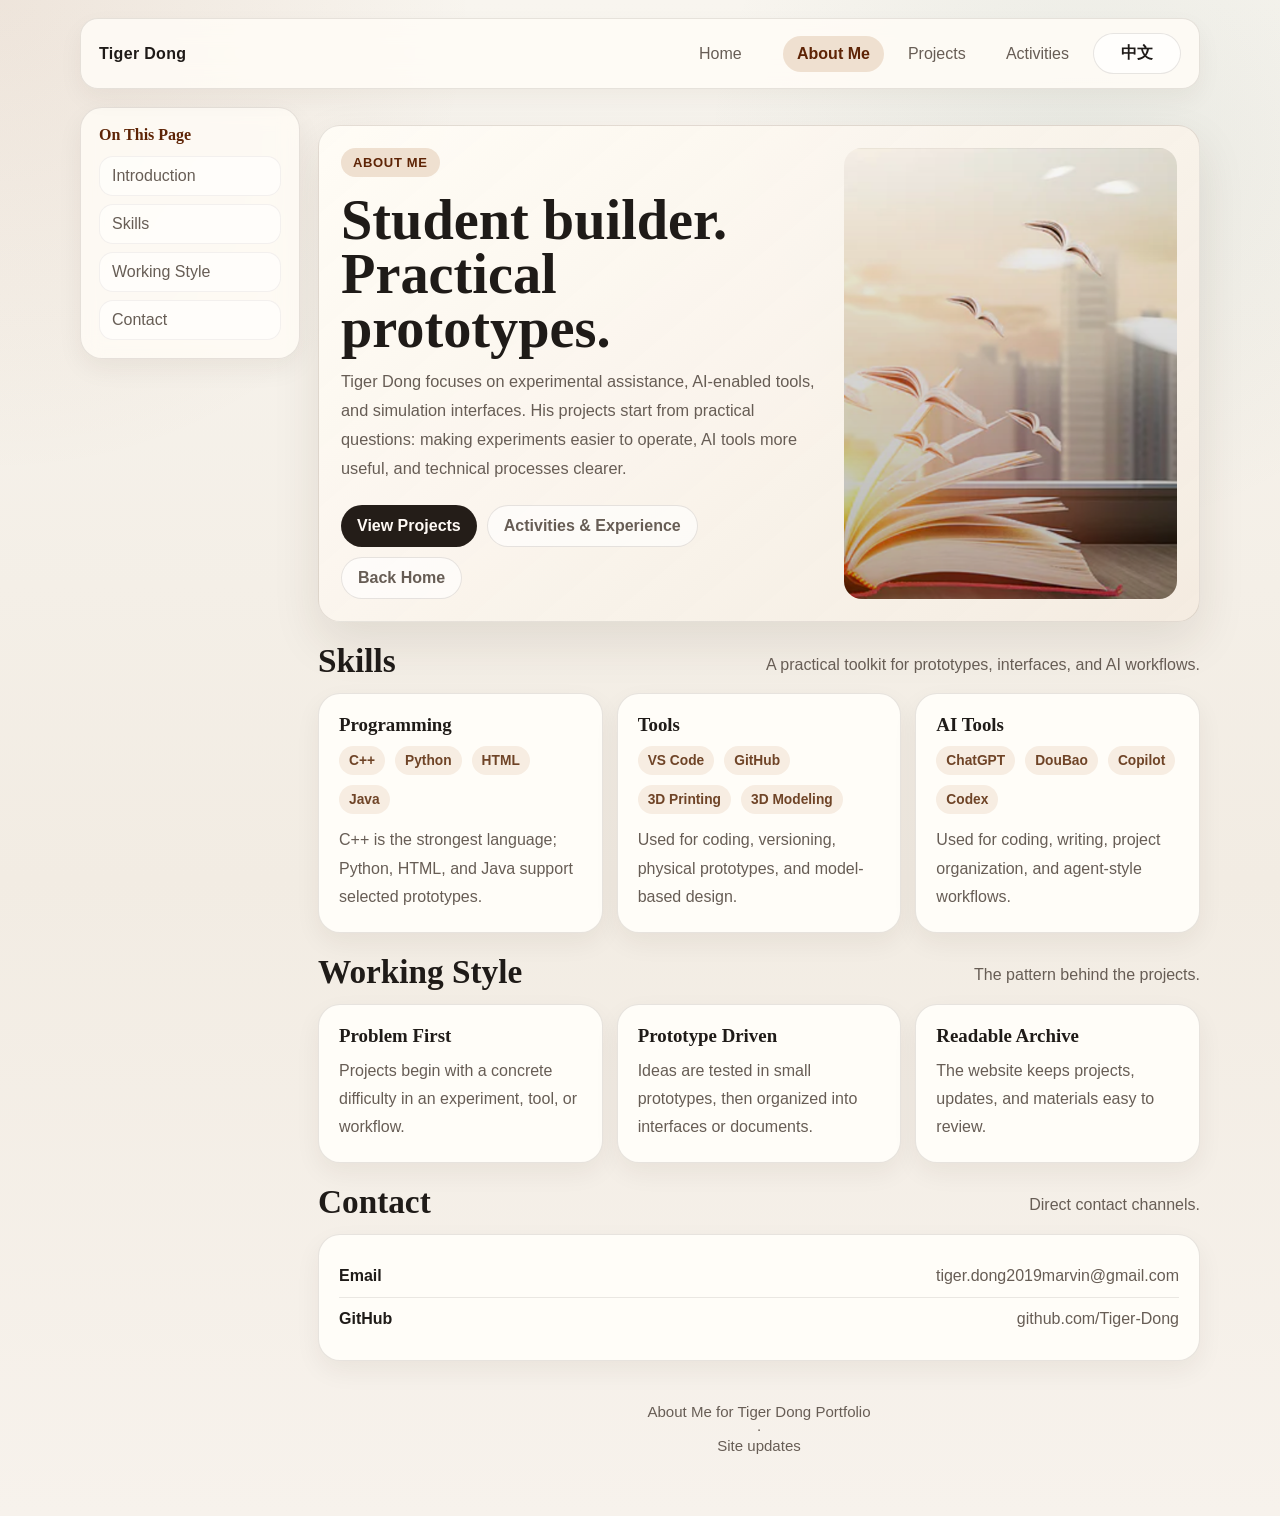
==== about.html @ 42e3b166 "Publish cleaned bilingual portfolio" ====
<!DOCTYPE html>
<html lang="en">
<head>
  <meta charset="UTF-8">
  <meta name="viewport" content="width=device-width, initial-scale=1.0">
  <meta name="description" content="Personal introduction for Tiger Dong.">
  <title>Tiger Dong | About Me</title>
  <link rel="stylesheet" href="assets/style.css">
  <meta name="theme-color" content="#8a3f12">
  <link rel="canonical" href="https://tiger-dong.github.io/personal_webpage_TD/about.html">
  <meta property="og:type" content="profile">
  <meta property="og:title" content="About Tiger Dong">
  <meta property="og:description" content="Student developer focused on embedded systems, applied AI, and scientific computing.">
  <meta property="og:url" content="https://tiger-dong.github.io/personal_webpage_TD/about.html">
  <meta name="twitter:card" content="summary">
  <link rel="icon" href="assets/favicon.svg" type="image/svg+xml">
</head>
<body class="locale-en">
  <div class="wrap">
    <header class="topbar">
      <a class="brand" href="index.html">Tiger Dong</a>
      <div class="topbar-actions">
        <nav class="nav" aria-label="Main navigation">
          <a href="index.html"><span class="lang-en">Home</span><span class="lang-zh">主页</span></a>
          <a class="active" href="about.html"><span class="lang-en">About Me</span><span class="lang-zh">个人介绍</span></a>
          <a href="project_interface.html"><span class="lang-en">Projects</span><span class="lang-zh">项目</span></a>
          <a href="activities.html"><span class="lang-en">Activities</span><span class="lang-zh">活动经历</span></a>
        </nav>
        <button class="lang-toggle" type="button" data-lang-toggle>中文</button>
      </div>
    </header>

    <div class="page-layout">
      <aside class="sidebar">
        <h3><span class="lang-en">On This Page</span><span class="lang-zh">当前页面</span></h3>
        <nav class="sidebar-nav">
          <a href="#intro"><span class="lang-en">Introduction</span><span class="lang-zh">个人介绍</span></a>
          <a href="#skills"><span class="lang-en">Skills</span><span class="lang-zh">技能</span></a>
          <a href="#working-style"><span class="lang-en">Working Style</span><span class="lang-zh">工作方式</span></a>
          <a href="#contact"><span class="lang-en">Contact</span><span class="lang-zh">联系</span></a>
        </nav>
      </aside>

      <main class="main-content">
        <section class="hero" id="intro">
          <div class="hero-copy">
            <span class="eyebrow"><span class="lang-en">ABOUT ME</span><span class="lang-zh">个人介绍</span></span>
            <h1><span class="lang-en">Student builder. Practical prototypes.</span><span class="lang-zh">关注实用技术原型的学生开发者。</span></h1>
            <p>
              <span class="lang-en">Tiger Dong focuses on experimental assistance, AI-enabled tools, and simulation interfaces. His projects start from practical questions: making experiments easier to operate, AI tools more useful, and technical processes clearer.</span>
              <span class="lang-zh">Tiger Dong 是一名关注实验辅助、AI 工具与仿真界面的学生开发者。他的工作常常从实际问题出发：如何让实验更容易操作，如何把 AI 变成真正可用的助手，以及如何通过界面让技术流程更清楚。</span>
            </p>
            <div class="actions">
              <a class="button primary" href="project_interface.html"><span class="lang-en">View Projects</span><span class="lang-zh">查看项目支撑</span></a>
              <a class="button secondary" href="activities.html"><span class="lang-en">Activities &amp; Experience</span><span class="lang-zh">活动与经历</span></a>
              <a class="button secondary" href="index.html"><span class="lang-en">Back Home</span><span class="lang-zh">返回主页</span></a>
            </div>
          </div>
          <div class="hero-visual" role="img" aria-label="Detailed introduction visual"></div>
        </section>

        <section class="section" id="skills">
          <div class="section-head">
            <h2><span class="lang-en">Skills</span><span class="lang-zh">技能</span></h2>
            <p><span class="lang-en">A practical toolkit for prototypes, interfaces, and AI workflows.</span><span class="lang-zh">面向原型、界面和 AI 辅助流程的实用技能组合。</span></p>
          </div>
          <div class="grid">
            <article class="card">
              <h3><span class="lang-en">Programming</span><span class="lang-zh">编程语言</span></h3>
              <div class="chips">
                <span class="chip">C++</span>
                <span class="chip">Python</span>
                <span class="chip">HTML</span>
                <span class="chip">Java</span>
              </div>
              <p style="margin-top: 12px;"><span class="lang-en">C++ is the strongest language; Python, HTML, and Java support selected prototypes.</span><span class="lang-zh">C++ 是目前最主要的编程语言；Python、HTML 和 Java 用于部分任务和原型实践。</span></p>
            </article>
            <article class="card">
              <h3><span class="lang-en">Tools</span><span class="lang-zh">工具与制作</span></h3>
              <div class="chips">
                <span class="chip">VS Code</span>
                <span class="chip">GitHub</span>
                <span class="chip">3D Printing</span>
                <span class="chip">3D Modeling</span>
              </div>
              <p style="margin-top: 12px;"><span class="lang-en">Used for coding, versioning, physical prototypes, and model-based design.</span><span class="lang-zh">这些工具支持代码编写、版本整理、实体原型制作和建模设计。</span></p>
            </article>
            <article class="card">
              <h3><span class="lang-en">AI Tools</span><span class="lang-zh">AI 工具</span></h3>
              <div class="chips">
                <span class="chip">ChatGPT</span>
                <span class="chip">DouBao</span>
                <span class="chip">Copilot</span>
                <span class="chip">Codex</span>
              </div>
              <p style="margin-top: 12px;"><span class="lang-en">Used for coding, writing, project organization, and agent-style workflows.</span><span class="lang-zh">AI 工具用于代码辅助、文字整理、项目组织，以及探索智能体式工作流程。</span></p>
            </article>
          </div>
        </section>

        <section class="section" id="working-style">
          <div class="section-head">
            <h2><span class="lang-en">Working Style</span><span class="lang-zh">工作方式</span></h2>
            <p><span class="lang-en">The pattern behind the projects.</span><span class="lang-zh">当前网站项目背后的共同工作方式。</span></p>
          </div>
          <div class="grid">
            <article class="card">
              <h3><span class="lang-en">Problem First</span><span class="lang-zh">问题优先</span></h3>
              <p><span class="lang-en">Projects begin with a concrete difficulty in an experiment, tool, or workflow.</span><span class="lang-zh">项目通常从实验、工具或流程中的具体困难开始。</span></p>
            </article>
            <article class="card">
              <h3><span class="lang-en">Prototype Driven</span><span class="lang-zh">原型驱动</span></h3>
              <p><span class="lang-en">Ideas are tested in small prototypes, then organized into interfaces or documents.</span><span class="lang-zh">先通过小型原型验证想法，再整理成更清晰的界面或文档。</span></p>
            </article>
            <article class="card">
              <h3><span class="lang-en">Readable Archive</span><span class="lang-zh">可读归档</span></h3>
              <p><span class="lang-en">The website keeps projects, updates, and materials easy to review.</span><span class="lang-zh">这个网站也是个人归档，用来更方便地回顾项目、更新和资料。</span></p>
            </article>
          </div>
        </section>

        <section class="section" id="contact">
          <div class="section-head">
            <h2><span class="lang-en">Contact</span><span class="lang-zh">联系方式</span></h2>
            <p><span class="lang-en">Direct contact channels.</span><span class="lang-zh">直接联系方式。</span></p>
          </div>
          <div class="contact-card">
            <div class="contact-row">
              <strong>Email</strong>
              <a href="mailto:tiger.dong2019marvin@gmail.com">tiger.dong2019marvin@gmail.com</a>
            </div>
            <div class="contact-row">
              <strong>GitHub</strong>
              <a href="https://github.com/Tiger-Dong" target="_blank" rel="noreferrer">github.com/Tiger-Dong</a>
            </div>
          </div>
        </section>

        <footer class="footer">
          <span class="lang-en">About Me for Tiger Dong Portfolio</span>
          <span class="lang-zh">Tiger Dong 作品集 个人介绍</span>
        <span class="footer-divider" aria-hidden="true">·</span><a class="footer-update" href="history_update.html"><span class="lang-en">Site updates</span><span class="lang-zh">网站更新</span></a></footer>
      </main>
    </div>
  </div>
  <script src="assets/script.js"></script>
</body>
</html>
---- assets/style.css ----
:root {
  --surface: rgba(255, 252, 246, 0.94);
  --surface-strong: #fffdf8;
  --surface-tint: rgba(244, 235, 224, 0.78);
  --ink: #1f1b18;
  --muted: #675d55;
  --line: rgba(56, 44, 35, 0.12);
  --accent: #8a3f12;
  --accent-soft: #efe0d0;
  --accent-deep: #5e2406;
  --accent-dark: #241d18;
  --green: #3e6f61;
  --gold: #c59b4a;
  --shadow: 0 20px 48px rgba(55, 38, 24, 0.10);
  --shadow-soft: 0 10px 26px rgba(55, 38, 24, 0.06);
  --radius: 22px;
  --max: 1120px;
}

* {
  box-sizing: border-box;
}

html {
  scroll-behavior: smooth;
  scroll-padding-top: var(--header-offset, 110px);
}

body {
  margin: 0;
  color: var(--ink);
  background:
    radial-gradient(circle at top left, rgba(138, 63, 18, 0.09), transparent 24%),
    radial-gradient(circle at 85% 10%, rgba(62, 111, 97, 0.08), transparent 22%),
    linear-gradient(180deg, #f8f5ef 0%, #f2ece3 58%, #f7f2ec 100%);
  font-family: "Avenir Next", "PingFang SC", "Noto Sans SC", "Segoe UI", sans-serif;
}

a {
  color: inherit;
  text-decoration: none;
}

.lang-zh {
  display: none;
}

body.locale-zh .lang-en {
  display: none;
}

body.locale-zh .lang-zh {
  display: block;
}

body.locale-en .lang-en {
  display: block;
}

body.locale-en .lang-zh {
  display: none;
}

.inline-lang .lang-en,
.inline-lang .lang-zh,
a .lang-en,
a .lang-zh,
button .lang-en,
button .lang-zh,
.chip .lang-en,
.chip .lang-zh {
  display: inline;
}

body.locale-zh .inline-lang .lang-en,
body.locale-zh a .lang-en,
body.locale-zh button .lang-en,
body.locale-zh .chip .lang-en {
  display: none;
}

body.locale-en .inline-lang .lang-zh,
body.locale-en a .lang-zh,
body.locale-en button .lang-zh,
body.locale-en .chip .lang-zh {
  display: none;
}

.wrap {
  width: min(var(--max), calc(100% - 28px));
  margin: 18px auto 44px;
}

.topbar {
  position: sticky;
  top: 14px;
  z-index: 10;
  display: flex;
  align-items: center;
  justify-content: space-between;
  gap: 16px;
  padding: 14px 18px;
  border: 1px solid var(--line);
  border-radius: 18px;
  background: rgba(255, 252, 246, 0.86);
  box-shadow: 0 10px 24px rgba(55, 38, 24, 0.05);
  backdrop-filter: blur(12px);
}

.brand {
  font-weight: 800;
  letter-spacing: 0.02em;
}

.topbar-actions,
.nav {
  display: flex;
  align-items: center;
  gap: 10px;
}

.nav {
  flex-wrap: wrap;
}

.nav a,
.lang-toggle {
  flex-shrink: 0;
  min-width: 88px;
  padding: 9px 14px;
  border-radius: 999px;
  color: var(--muted);
  font: inherit;
}

.nav a.active,
.nav a:hover,
.lang-toggle:hover {
  background: var(--accent-soft);
  color: var(--accent-deep);
  font-weight: 700;
}

.lang-toggle {
  border: 1px solid var(--line);
  background: rgba(255, 255, 255, 0.72);
  cursor: pointer;
  color: var(--ink);
  font-weight: 700;
}

.page-layout {
  display: grid;
  grid-template-columns: 220px minmax(0, 1fr);
  gap: 18px;
  margin-top: 18px;
  align-items: start;
}

.sidebar {
  position: sticky;
  top: var(--header-offset, 110px);
  padding: 18px;
  border: 1px solid var(--line);
  border-radius: 22px;
  background: rgba(255, 252, 246, 0.84);
  box-shadow: var(--shadow-soft);
  backdrop-filter: blur(10px);
}

.sidebar h3 {
  margin: 0 0 12px;
  color: var(--accent-deep);
  font-size: 1rem;
}

.sidebar-nav {
  display: grid;
  gap: 8px;
}

.sidebar-nav a {
  display: block;
  padding: 10px 12px;
  border: 1px solid rgba(56, 44, 35, 0.06);
  border-radius: 14px;
  color: var(--muted);
  background: rgba(255, 255, 255, 0.58);
}

.sidebar-nav a:hover {
  color: var(--accent-deep);
  background: var(--accent-soft);
}

.main-content {
  min-width: 0;
}

h1,
h2,
h3,
h4 {
  font-family: "Iowan Old Style", Georgia, "Songti SC", "Times New Roman", serif;
  letter-spacing: 0;
}

h1 {
  margin: 16px 0 12px;
  max-width: 760px;
  font-size: clamp(2.45rem, 4.4vw, 4.6rem);
  line-height: 0.96;
}

h2 {
  margin: 0;
  font-size: clamp(1.55rem, 2.6vw, 2.35rem);
  line-height: 1.05;
}

p {
  margin: 0;
  color: var(--muted);
  line-height: 1.78;
}

.eyebrow {
  display: inline-flex;
  padding: 7px 12px;
  border-radius: 999px;
  background: var(--accent-soft);
  color: var(--accent-deep);
  font-size: 13px;
  font-weight: 800;
  letter-spacing: 0.05em;
}

.hero,
.card,
.project-card,
.project-detail,
.contact-card,
.log-card {
  border: 1px solid var(--line);
  border-radius: var(--radius);
  background: linear-gradient(140deg, rgba(255, 252, 246, 0.96), rgba(244, 235, 224, 0.88));
  box-shadow: var(--shadow);
}

.hero {
  display: grid;
  grid-template-columns: minmax(0, 1.05fr) minmax(260px, 0.72fr);
  gap: 18px;
  margin-top: 18px;
  padding: 22px;
}

.hero-copy {
  align-self: center;
}

.hero-copy p {
  max-width: 720px;
  font-size: 1.02rem;
}

body.locale-en .hero-copy p,
body.locale-en .section-head p,
body.locale-en .card p {
  max-width: 620px;
}

.hero-visual {
  min-height: 310px;
  border-radius: 18px;
  background-image:
    linear-gradient(180deg, rgba(0, 0, 0, 0.02), rgba(0, 0, 0, 0.30)),
    url("../images/2022-06-1918.20.50.png");
  background-position: center;
  background-size: cover;
}

.hero-visual.projects {
  background-image:
    linear-gradient(180deg, rgba(0, 0, 0, 0.02), rgba(0, 0, 0, 0.30)),
    url("../images/pexelsphoto3978928.jpeg");
}

.hero-visual.updates {
  background-image:
    linear-gradient(180deg, rgba(0, 0, 0, 0.02), rgba(0, 0, 0, 0.30)),
    url("../images/3.jpeg");
}

.actions,
.chips,
.material-links {
  display: flex;
  flex-wrap: wrap;
  gap: 10px;
}

.actions {
  margin-top: 22px;
}

.button {
  display: inline-flex;
  align-items: center;
  justify-content: center;
  min-height: 42px;
  padding: 11px 16px;
  border-radius: 999px;
  font-weight: 800;
}

.button.primary {
  color: #fffaf5;
  background: var(--accent-dark);
}

.button.secondary {
  border: 1px solid var(--line);
  color: var(--muted);
  background: rgba(255, 255, 255, 0.62);
}

.section {
  margin-top: 22px;
}

.section-head {
  display: flex;
  align-items: end;
  justify-content: space-between;
  gap: 18px;
  margin-bottom: 14px;
}

.section-head p {
  max-width: 460px;
}

.grid {
  display: grid;
  grid-template-columns: repeat(3, minmax(0, 1fr));
  gap: 14px;
}

.grid.two {
  grid-template-columns: repeat(2, minmax(0, 1fr));
}

.card,
.contact-card,
.log-card {
  padding: 20px;
  background: var(--surface-strong);
  box-shadow: var(--shadow-soft);
}

.card h3,
.project-card h3,
.log-card h3 {
  margin: 0 0 10px;
  font-size: 1.18rem;
}

.project-card {
  overflow: hidden;
  background: var(--surface-strong);
  box-shadow: var(--shadow-soft);
}

.project-media {
  min-height: 156px;
  background-image:
    linear-gradient(180deg, rgba(0, 0, 0, 0), rgba(0, 0, 0, 0.22)),
    url("../images/pexels-photo-3914752.jpeg");
  background-position: center;
  background-size: cover;
}

.project-media.agent {
  background-image:
    linear-gradient(180deg, rgba(0, 0, 0, 0), rgba(0, 0, 0, 0.22)),
    url("../images/pexelsphoto3978928.jpeg");
}

.project-body {
  padding: 18px;
}

.chip {
  display: inline-flex;
  align-items: center;
  min-height: 29px;
  padding: 7px 10px;
  border-radius: 999px;
  color: #6f4427;
  background: #f7ede2;
  font-size: 0.86rem;
  font-weight: 700;
}

.project-detail {
  display: grid;
  grid-template-columns: 112px minmax(0, 1fr);
  gap: 18px;
  padding: 20px;
  background: var(--surface-strong);
  box-shadow: var(--shadow-soft);
}

.project-detail + .project-detail {
  margin-top: 14px;
}

.year {
  color: var(--accent-deep);
  font-family: "Iowan Old Style", Georgia, "Songti SC", "Times New Roman", serif;
  font-size: 1.95rem;
  line-height: 1;
}

.year small {
  display: block;
  margin-top: 10px;
  font: 0.8rem/1.5 "Avenir Next", sans-serif;
  white-space: nowrap;
}

.role {
  margin: 6px 0 12px;
  color: var(--accent);
  font-weight: 800;
}

.detail-grid {
  display: grid;
  grid-template-columns: repeat(3, minmax(0, 1fr));
  gap: 12px;
  margin-top: 16px;
}

.detail-box {
  padding: 14px;
  border: 1px solid rgba(56, 44, 35, 0.08);
  border-radius: 16px;
  background: rgba(255, 255, 255, 0.62);
}

.detail-box h4 {
  margin: 0 0 8px;
  font-size: 1rem;
}

.detail-box ul {
  margin: 0;
  padding-left: 18px;
  color: var(--muted);
  line-height: 1.72;
}

.contact-row,
.log-top {
  display: flex;
  justify-content: space-between;
  gap: 16px;
  padding: 12px 0;
  border-top: 1px solid rgba(56, 44, 35, 0.10);
}

.contact-row:first-child {
  border-top: 0;
}

.contact-row a,
.contact-row span {
  color: var(--muted);
  text-align: right;
  word-break: break-word;
}

.date {
  color: var(--accent-deep);
  font-weight: 800;
  white-space: nowrap;
}

.material-links a {
  padding: 8px 12px;
  border: 1px solid var(--line);
  border-radius: 999px;
  color: var(--muted);
  background: rgba(255, 255, 255, 0.68);
}

.footer {
  margin-top: 24px;
  padding: 18px;
  color: var(--muted);
  text-align: center;
  font-size: 0.94rem;
}

.activity-intro {
  padding: clamp(24px, 4vw, 42px) 0 26px;
  border-bottom: 1px solid var(--line);
}

.activity-intro h1 {
  font-size: clamp(2.35rem, 4.4vw, 3.8rem);
  line-height: 1.13;
  text-wrap: balance;
}

.activity-intro p { max-width: 64ch; }

.activity-index {
  display: flex;
  align-items: baseline;
  flex-wrap: wrap;
  gap: 10px 18px;
  margin-top: 25px;
  font-size: 0.8rem;
  color: var(--muted);
}

.activity-index > span:first-child {
  color: var(--accent-deep);
  font-weight: 700;
  font-variant-numeric: tabular-nums;
}

.activity-year { margin-top: 38px; }
.activity-year > h2 {
  margin: 0 0 20px;
  color: var(--accent-deep);
  font-size: 2.3rem;
}

.activity-timeline {
  margin: 0 0 0 8px;
  padding: 0 0 0 27px;
  list-style: none;
  border-left: 1px solid rgba(138, 63, 18, 0.25);
}

.activity-timeline > li { position: relative; padding-bottom: 18px; }
.activity-timeline > li::before {
  content: "";
  position: absolute;
  top: 29px;
  left: -32px;
  width: 9px;
  height: 9px;
  border-radius: 50%;
  background: var(--accent);
  box-shadow: 0 0 0 5px #f7f2ec;
}

.activity-entry {
  padding: clamp(20px, 3vw, 30px);
  background: var(--surface-strong);
  border: 1px solid var(--line);
  border-radius: 18px;
  box-shadow: var(--shadow-soft);
}

.activity-meta {
  display: flex;
  flex-wrap: wrap;
  align-items: center;
  justify-content: space-between;
  gap: 8px 16px;
  color: var(--muted);
  font-size: 0.8rem;
  font-variant-numeric: tabular-nums;
}

.activity-category { color: var(--green); font-weight: 700; }
.activity-entry h3 {
  margin: 14px 0 8px;
  font-size: clamp(1.3rem, 2.4vw, 1.7rem);
  line-height: 1.25;
  text-wrap: balance;
}

.activity-entry .activity-role {
  margin: 0 0 16px;
  font-size: 0.85rem;
  line-height: 1.65;
  color: var(--accent-deep);
}

.activity-entry p + p { margin-top: 12px; }
.activity-links {
  display: flex;
  flex-wrap: wrap;
  gap: 10px 22px;
  margin-top: 18px;
  font-size: 0.88rem;
  color: var(--accent-deep);
  font-weight: 700;
}

.activity-links a {
  text-decoration: underline;
  text-decoration-color: rgba(138, 63, 18, 0.35);
  text-underline-offset: 5px;
}

.activity-preview-date {
  display: block;
  margin-bottom: 14px;
  color: var(--green);
  font-size: 0.8rem;
  font-weight: 700;
}

.skip-link {
  position: fixed;
  top: -100px;
  left: 18px;
  z-index: 20;
  padding: 14px;
  background: var(--surface-strong);
}
.skip-link:focus { top: 18px; }
a:focus-visible, button:focus-visible {
  outline: 2px solid var(--accent);
  outline-offset: 4px;
}

@media (max-width: 920px) {
  .activities-page .sidebar-nav {
    grid-template-columns: repeat(auto-fit, minmax(65px, 1fr));
  }
  .page-layout,
  .hero,
  .grid,
  .grid.two,
  .detail-grid,
  .project-detail {
    grid-template-columns: 1fr;
  }

  .sidebar {
    position: static;
  }

  .hero-visual {
    min-height: 240px;
  }
}

@media (max-width: 640px) {
  .topbar { padding-right: 110px; }
  .lang-toggle { position: absolute; right: 14px; top: 14px; }
  .nav { gap: 4px; }
  .nav a { padding: 7px 9px; font-size: 0.86rem; }
  .activity-timeline { padding-left: 18px; }
  .activity-timeline > li::before { left: -23px; }
  .topbar,
  .topbar-actions,
  .section-head,
  .contact-row,
  .log-top {
    flex-direction: column;
    align-items: start;
  }

  .wrap {
    width: min(var(--max), calc(100% - 18px));
  }

  .hero,
  .card,
  .project-detail,
  .contact-card,
  .log-card {
    padding: 18px;
    border-radius: 20px;
  }

  .contact-row a,
  .contact-row span {
    text-align: left;
  }
}

@media (prefers-reduced-motion: reduce) {
  html { scroll-behavior: auto; }
}

.project-card[role="link"] {
  cursor: pointer;
}

.project-card[role="link"]:hover,
.project-card[role="link"]:focus-visible {
  border-color: var(--accent);
  transform: translateY(-3px);
}

.profile-facts {
  display: grid;
  gap: 10px;
  margin-top: 20px;
}

.profile-facts div {
  display: grid;
  gap: 3px;
  padding: 11px 13px;
  border-left: 3px solid var(--gold);
  background: rgba(255, 255, 255, 0.5);
}

.profile-facts strong { color: var(--accent-deep); font-size: 0.82rem; }
.profile-facts span { color: var(--muted); font-size: 0.9rem; line-height: 1.5; }
.feature-card { display: flex; flex-direction: column; }
.feature-index { color: var(--gold); font-size: 0.82rem; font-weight: 800; letter-spacing: 0.12em; }
.card-cta { margin-top: auto; padding-top: 16px; color: var(--accent-deep); font-size: 0.9rem; font-weight: 800; }
.card-cta:hover, .footer-update:hover { color: var(--accent); text-decoration: underline; text-underline-offset: 3px; }
.footer-divider { margin: 0 8px; }
.footer-update { color: var(--muted); }
.error-page { max-width: 900px; }
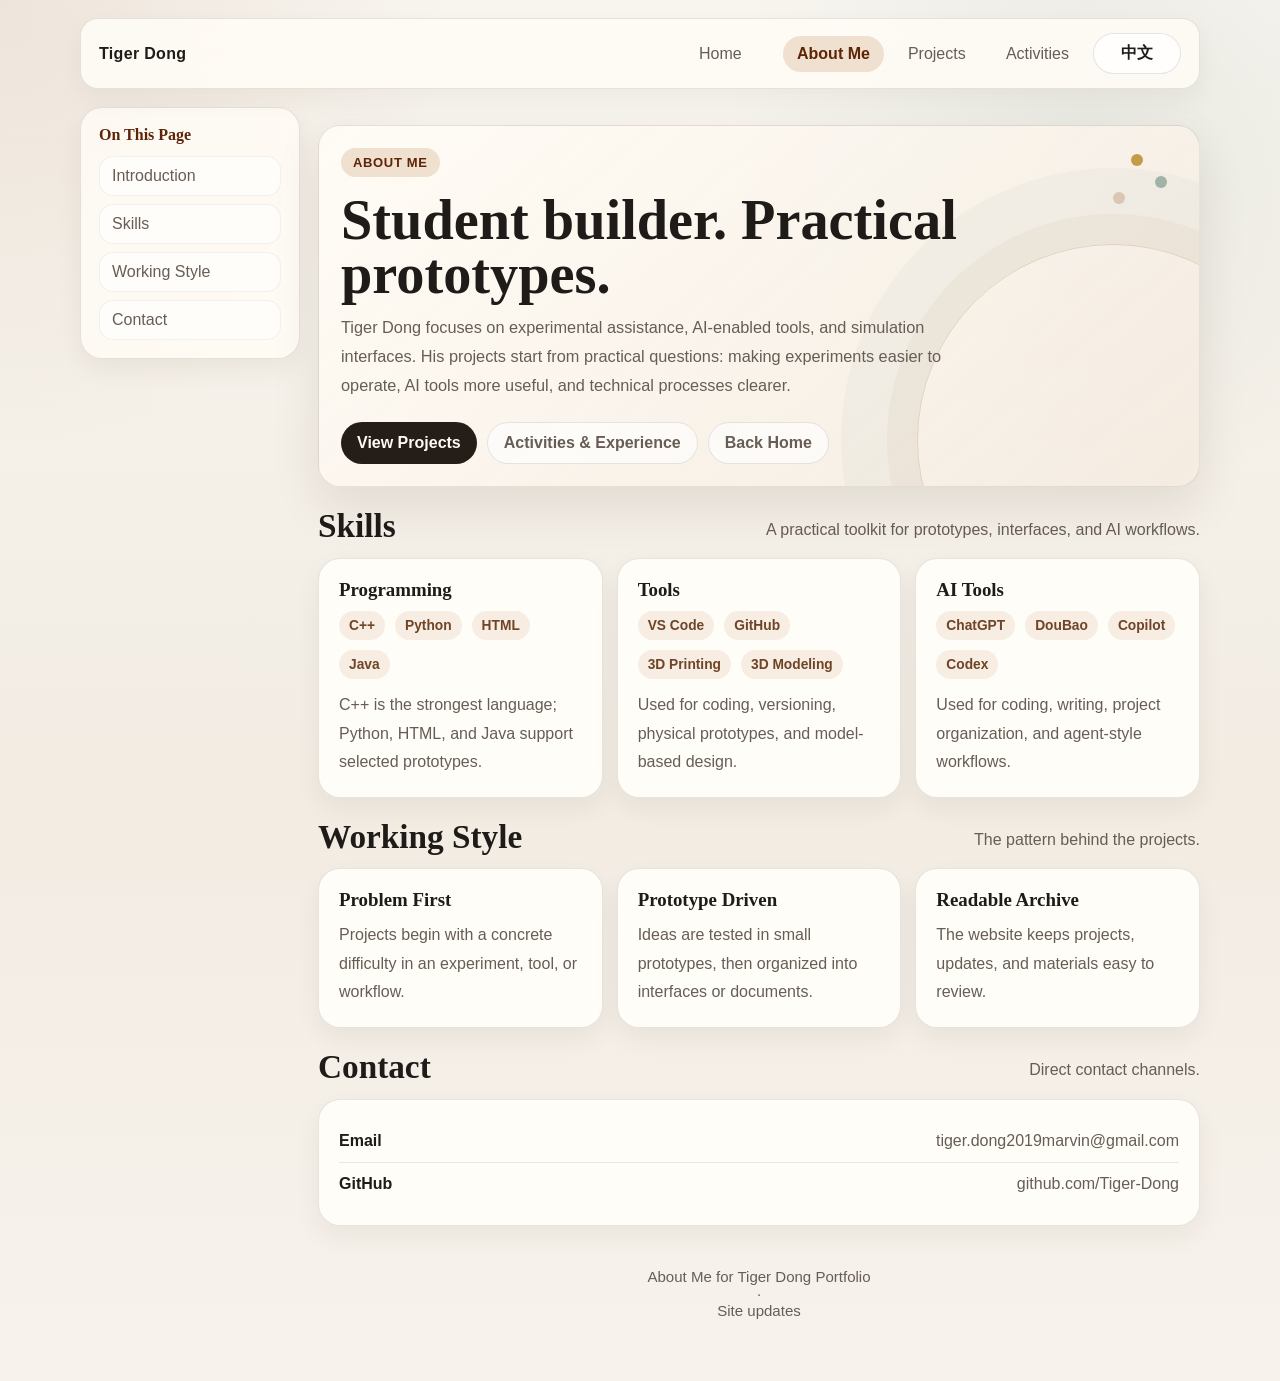
==== commit 1d7ba6ca: "Refine portfolio presentation and activity details" ====
--- a/about.html
+++ b/about.html
@@ -42,7 +42,7 @@
       </aside>
 
       <main class="main-content">
-        <section class="hero" id="intro">
+        <section class="hero hero-text" id="intro">
           <div class="hero-copy">
             <span class="eyebrow"><span class="lang-en">ABOUT ME</span><span class="lang-zh">个人介绍</span></span>
             <h1><span class="lang-en">Student builder. Practical prototypes.</span><span class="lang-zh">关注实用技术原型的学生开发者。</span></h1>
@@ -56,7 +56,6 @@
               <a class="button secondary" href="index.html"><span class="lang-en">Back Home</span><span class="lang-zh">返回主页</span></a>
             </div>
           </div>
-          <div class="hero-visual" role="img" aria-label="Detailed introduction visual"></div>
         </section>
 
         <section class="section" id="skills">
--- a/assets/style.css
+++ b/assets/style.css
@@ -727,3 +727,43 @@
 .footer-divider { margin: 0 8px; }
 .footer-update { color: var(--muted); }
 .error-page { max-width: 900px; }
+
+/* Text-first hero treatment for pages awaiting original portfolio imagery. */
+.hero.hero-text {
+  grid-template-columns: minmax(0, 1fr);
+  min-height: 360px;
+  overflow: hidden;
+  position: relative;
+}
+
+.hero.hero-text::before,
+.hero.hero-text::after {
+  content: "";
+  pointer-events: none;
+  position: absolute;
+  border-radius: 50%;
+}
+
+.hero.hero-text::before {
+  right: -110px;
+  bottom: -150px;
+  width: 390px;
+  height: 390px;
+  border: 1px solid rgba(138, 63, 18, 0.18);
+  box-shadow: 0 0 0 30px rgba(138, 63, 18, 0.04), 0 0 0 76px rgba(62, 111, 97, 0.035);
+}
+
+.hero.hero-text::after {
+  top: 28px;
+  right: 56px;
+  width: 12px;
+  height: 12px;
+  background: var(--gold);
+  box-shadow: 24px 22px 0 rgba(62, 111, 97, 0.45), -18px 38px 0 rgba(138, 63, 18, 0.22);
+}
+
+.hero.hero-text .hero-copy {
+  max-width: 790px;
+  position: relative;
+  z-index: 1;
+}
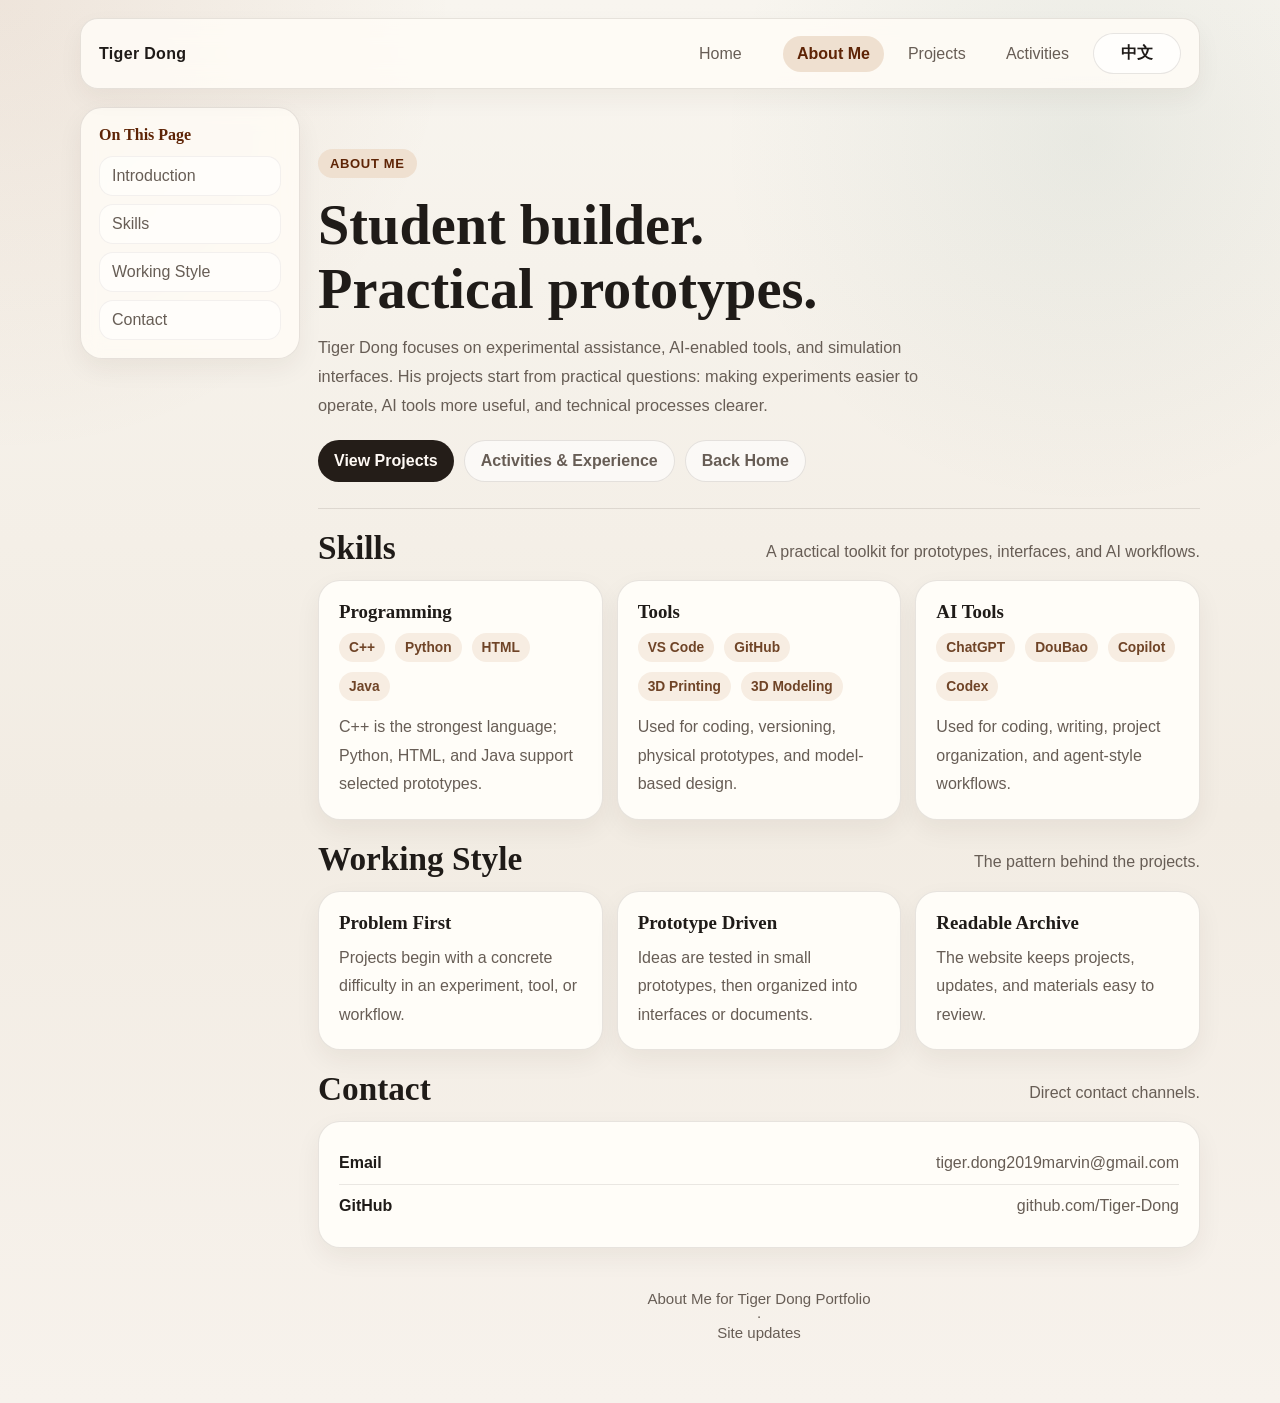
==== commit 4744eb6d: "Align text-first page introductions" ====
--- a/about.html
+++ b/about.html
@@ -42,7 +42,7 @@
       </aside>
 
       <main class="main-content">
-        <section class="hero hero-text" id="intro">
+        <section class="activity-intro page-intro" id="intro">
           <div class="hero-copy">
             <span class="eyebrow"><span class="lang-en">ABOUT ME</span><span class="lang-zh">个人介绍</span></span>
             <h1><span class="lang-en">Student builder. Practical prototypes.</span><span class="lang-zh">关注实用技术原型的学生开发者。</span></h1>
--- a/assets/style.css
+++ b/assets/style.css
@@ -767,3 +767,40 @@
   position: relative;
   z-index: 1;
 }
+
+/* Use the activity timeline's editorial introduction style on text-first pages. */
+.page-intro .hero-copy {
+  max-width: 780px;
+}
+
+.page-intro .hero-copy > p {
+  max-width: 66ch;
+}
+
+.page-intro .actions {
+  margin-top: 20px;
+}
+
+.page-intro .profile-facts {
+  gap: 8px;
+  margin-top: 19px;
+}
+
+.page-intro .profile-facts div {
+  grid-template-columns: 136px minmax(0, 1fr);
+  gap: 12px;
+  padding: 0;
+  border-left: 0;
+  background: transparent;
+}
+
+.page-intro .profile-facts strong {
+  padding-top: 1px;
+}
+
+@media (max-width: 560px) {
+  .page-intro .profile-facts div {
+    grid-template-columns: 1fr;
+    gap: 2px;
+  }
+}
